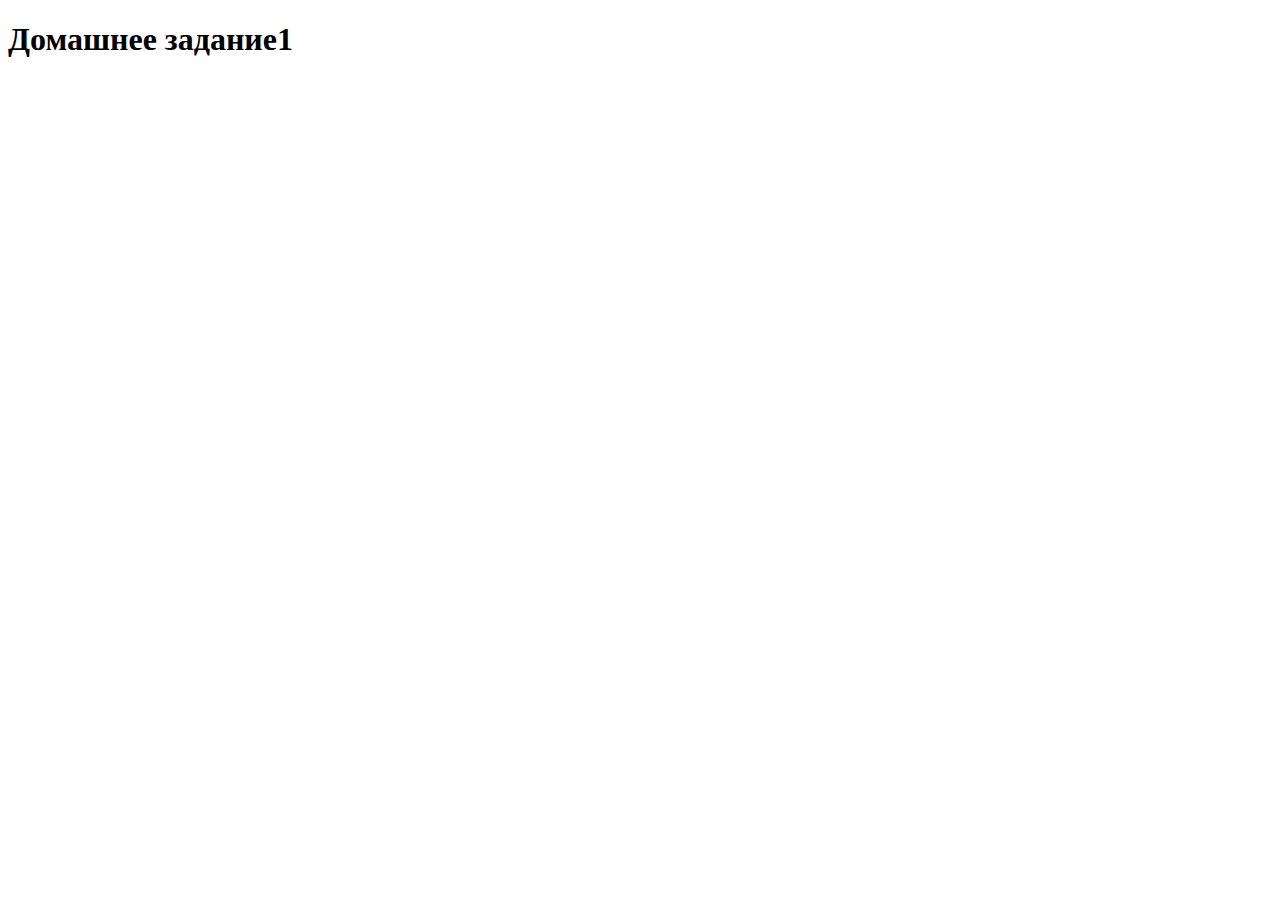
==== index.html @ 18ed1a7d "change the file index.html" ====
<!DOCTYPE html>
<html lang="en">
<head>
    <meta charset="UTF-8">
    <meta name="viewport" content="width=device-width, initial-scale=1.0">
    <title>Homework1</title>
</head>
<body>
    <h1>Домашнее задание1</h1>
</body>
</html>
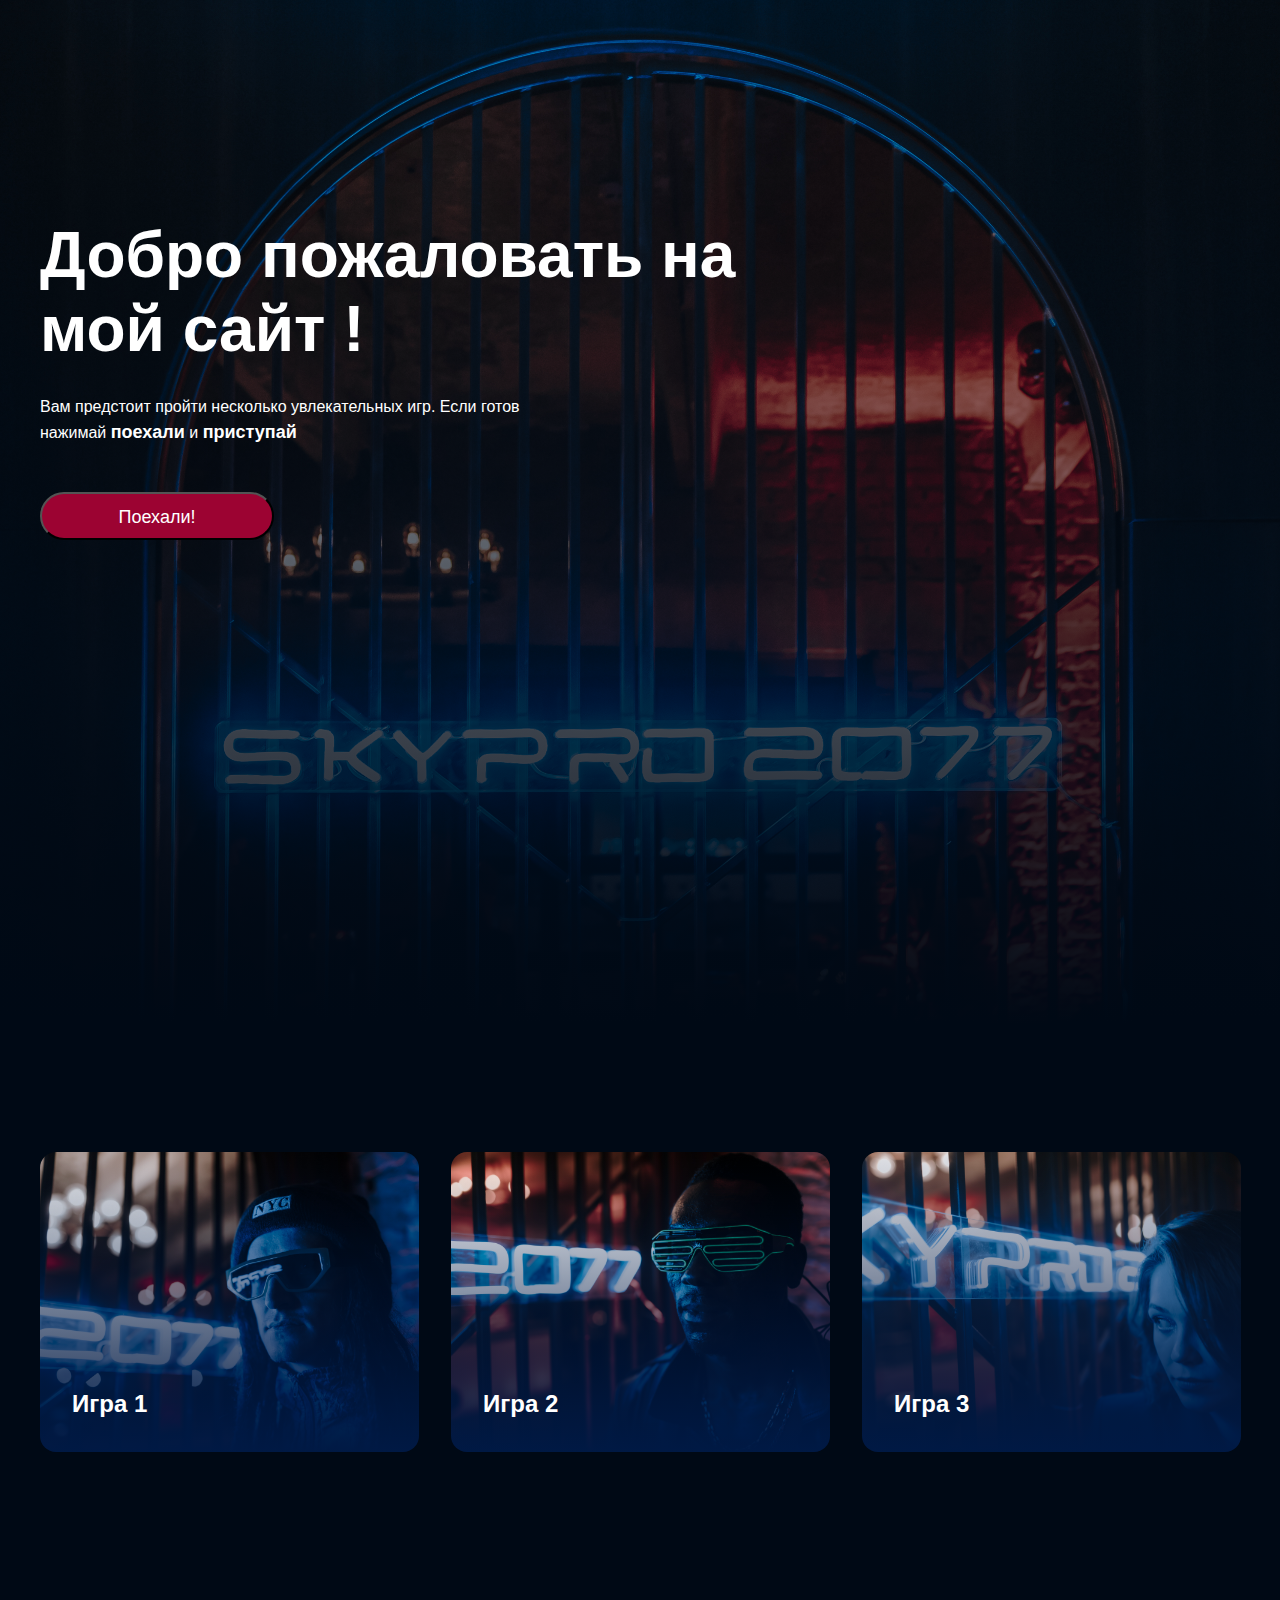
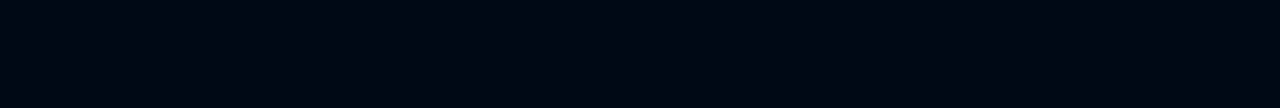
==== commit c72e2def: "check my work" ====
--- a/index.html
+++ b/index.html
@@ -1,11 +1,30 @@
 <!DOCTYPE html>
-<html lang="en">
+<html lang="ru">
 <head>
     <meta charset="UTF-8">
     <meta name="viewport" content="width=device-width, initial-scale=1.0">
-    <title>Homework1</title>
+    <title>Мой сайт</title>
+    <link rel="stylesheet" href="style.css">
 </head>
 <body>
-    <h1>Домашнее задание1</h1>
+    <div class="top center">
+        <section class="top__text">
+        <h1 class="top__heading">Добро пожаловать на мой сайт !</h1>
+        <p class="top__par">Вам предстоит пройти несколько увлекательных игр.
+        Если готов нажимай <span class="top__par_tag">поехали</span> и <span class="top__par_tag">приступай</span></p>
+        <button class="top__button" type="submit">Поехали!</button>
+        </section>
+    </div>
+    <div class="main center">
+        <a href="#"><div class="main__section_first">
+            <p class="main__item">Игра 1</p>
+        </div></a>
+        <a href="#"><div class="main__section_second">
+            <p class="main__item">Игра 2</p>
+        </div></a>
+        <a href="#"><div class="main__section_third">
+            <p class="main__item">Игра 3</p>
+        </div></a>
+    </div>
 </body>
 </html>--- a/style.css
+++ b/style.css
@@ -0,0 +1,121 @@
+*{
+    margin: 0;
+    padding: 0;
+}
+
+a{
+    text-decoration: none;
+}
+body{
+    font-family: "Montserrat", sans-serif;
+}
+
+.center{
+    padding-left: calc(50% - 600px);
+    padding-right: calc(50% - 600px);
+}
+
+.top{
+    height: 1024px;
+    max-width: 1440px;
+    background: linear-gradient(180deg, rgba(0, 0, 0, 0.00) -7.35%, #000915 100%), url(img/bcgr_top.jpeg), lightgray 50% / cover no-repeat;
+    background-repeat: no-repeat;
+    background-position: center;
+    background-size: cover;
+    
+}
+
+.top__text{
+    padding-top: 218px;
+    
+}
+
+.top__heading{
+    color: #FFF;
+    font-size: 64px;
+    font-weight: 700;
+    width: 786px;
+    margin-bottom: 32px;
+}
+
+.top__par{
+    color: #FFF; 
+    max-width: 481px;
+    font-style: normal;
+    font-weight: 300;
+    margin-bottom: 44px;
+}
+
+.top__par_tag{
+    font-size: 18px;
+    font-weight: 700;
+    line-height: 32px;
+}
+
+.top__button{
+    border-radius: 30px;
+    background: #9C0332;
+    width: 234px;
+    height: 48px;
+    color: #FFFFFF;
+    font-size: 18px;
+    font-weight: 400;
+    padding-left: 74px;
+    padding-right: 74px;
+    padding-top: 13px;
+    padding-bottom: 13px;
+    box-sizing: border-box;
+}
+
+.main{
+    height: 556px;
+    background: #000915;
+    display: flex;
+    gap: 32px;
+    padding-top: 128px;
+}
+
+.main__section_first{
+    width: 379px;
+    height: 300px;
+    flex-shrink: 0;
+    border-radius: 16px;
+    background: linear-gradient(180deg, rgba(39, 1, 15, 0.00) 0%, #001944 100%), url(img/game1.jpg), lightgray 50% / cover no-repeat;
+    background-repeat: no-repeat;
+    background-position: center;
+    background-size: cover;
+}
+
+.main__section_second{
+    width: 379px;
+    height: 300px;
+    flex-shrink: 0;
+    border-radius: 16px;
+    background: linear-gradient(180deg, rgba(39, 1, 15, 0.00) 0%, #001944 100%), url(img/game2.jpg), lightgray 50% / cover no-repeat;
+    background-repeat: no-repeat;
+    background-position: center;
+    background-size: cover;
+}
+
+.main__section_third{
+    width: 379px;
+    height: 300px;
+    flex-shrink: 0;
+    border-radius: 16px;
+    background: linear-gradient(180deg, rgba(39, 1, 15, 0.00) 0%, #001944 100%), url(img/game3.jpg), lightgray 50% / cover no-repeat;
+    background-repeat: no-repeat;
+    background-position: center;
+    background-size: cover;
+}
+
+
+.main__item{
+    color: #FFF;
+    font-size: 24px;
+    font-style: normal;
+    font-weight: 600;
+    line-height: 32px;
+    padding-left: 32px;
+    padding-bottom: 32px;
+    padding-top: 236px;
+}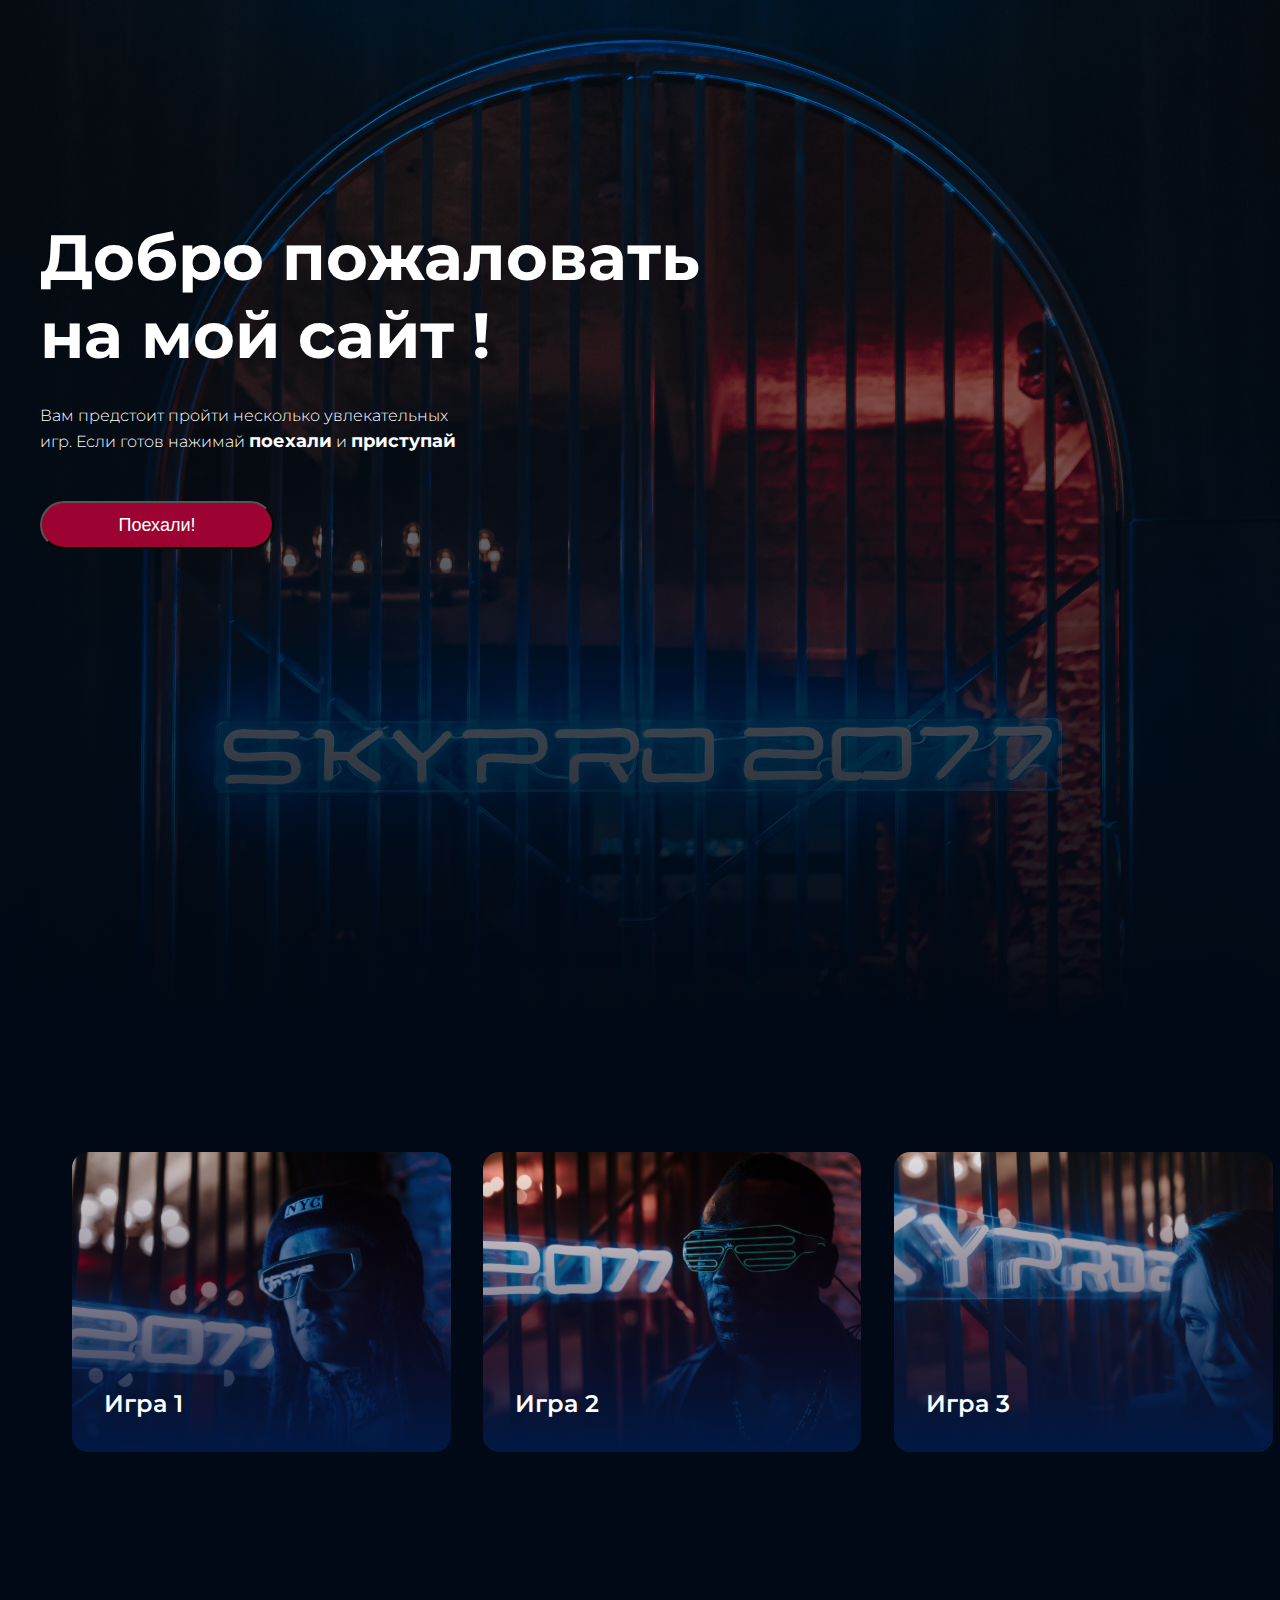
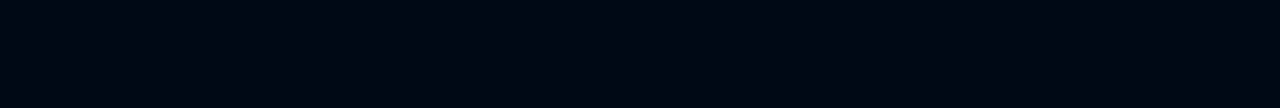
==== commit 751eaa33: "Changing is done" ====
--- a/index.html
+++ b/index.html
@@ -4,27 +4,25 @@
     <meta charset="UTF-8">
     <meta name="viewport" content="width=device-width, initial-scale=1.0">
     <title>Мой сайт</title>
+    <link rel="preconnect" href="https://fonts.googleapis.com">
+    <link rel="preconnect" href="https://fonts.gstatic.com" crossorigin>
+    <link href="https://fonts.googleapis.com/css2?family=Montserrat:wght@300;400;500;600;700&display=swap"
+     rel="stylesheet">
     <link rel="stylesheet" href="style.css">
 </head>
 <body>
     <div class="top center">
         <section class="top__text">
-        <h1 class="top__heading">Добро пожаловать на мой сайт !</h1>
-        <p class="top__par">Вам предстоит пройти несколько увлекательных игр.
+        <h1 class="top__heading">Добро пожаловать<br> на мой сайт !</h1>
+        <p class="top__par">Вам предстоит пройти несколько увлекательных<br> игр.
         Если готов нажимай <span class="top__par_tag">поехали</span> и <span class="top__par_tag">приступай</span></p>
-        <button class="top__button" type="submit">Поехали!</button>
+        <button class="top__button" type="submit"><a class="top__button_go" href="#games">Поехали!</a></button>
         </section>
     </div>
-    <div class="main center">
-        <a href="#"><div class="main__section_first">
-            <p class="main__item">Игра 1</p>
-        </div></a>
-        <a href="#"><div class="main__section_second">
-            <p class="main__item">Игра 2</p>
-        </div></a>
-        <a href="#"><div class="main__section_third">
-            <p class="main__item">Игра 3</p>
-        </div></a>
+    <div class="main center"> <a name="games"></a>
+            <a class="main__section" href="#"><h2 class="gametext">Игра 1</h2><img src="img/game1.svg" alt="game1"></a>
+            <a class="main__section" href="#"><h2 class="gametext">Игра 2</h2><img src="img/game2.svg" alt="game2"></a>
+            <a class="main__section" href="#"><h2 class="gametext">Игра 3</h2><img src="img/game3.svg" alt="game3"></a>
     </div>
 </body>
 </html>--- a/style.css
+++ b/style.css
@@ -6,8 +6,9 @@
 a{
     text-decoration: none;
 }
+
 body{
-    font-family: "Montserrat", sans-serif;
+    font-family: 'Montserrat', sans-serif;
 }
 
 .center{
@@ -57,6 +58,9 @@
     background: #9C0332;
     width: 234px;
     height: 48px;
+}
+
+.top__button_go{
     color: #FFFFFF;
     font-size: 18px;
     font-weight: 400;
@@ -75,47 +79,21 @@
     padding-top: 128px;
 }
 
-.main__section_first{
+.main__section{
     width: 379px;
     height: 300px;
+    border-radius: 16px;
     flex-shrink: 0;
-    border-radius: 16px;
-    background: linear-gradient(180deg, rgba(39, 1, 15, 0.00) 0%, #001944 100%), url(img/game1.jpg), lightgray 50% / cover no-repeat;
-    background-repeat: no-repeat;
-    background-position: center;
-    background-size: cover;
 }
 
-.main__section_second{
-    width: 379px;
-    height: 300px;
-    flex-shrink: 0;
-    border-radius: 16px;
-    background: linear-gradient(180deg, rgba(39, 1, 15, 0.00) 0%, #001944 100%), url(img/game2.jpg), lightgray 50% / cover no-repeat;
-    background-repeat: no-repeat;
-    background-position: center;
-    background-size: cover;
-}
-
-.main__section_third{
-    width: 379px;
-    height: 300px;
-    flex-shrink: 0;
-    border-radius: 16px;
-    background: linear-gradient(180deg, rgba(39, 1, 15, 0.00) 0%, #001944 100%), url(img/game3.jpg), lightgray 50% / cover no-repeat;
-    background-repeat: no-repeat;
-    background-position: center;
-    background-size: cover;
-}
-
-
-.main__item{
+.gametext{
+    position: absolute;
     color: #FFF;
     font-size: 24px;
     font-style: normal;
     font-weight: 600;
     line-height: 32px;
+    padding-top: 236px;
     padding-left: 32px;
-    padding-bottom: 32px;
-    padding-top: 236px;
-}+    box-sizing: border-box;
+}
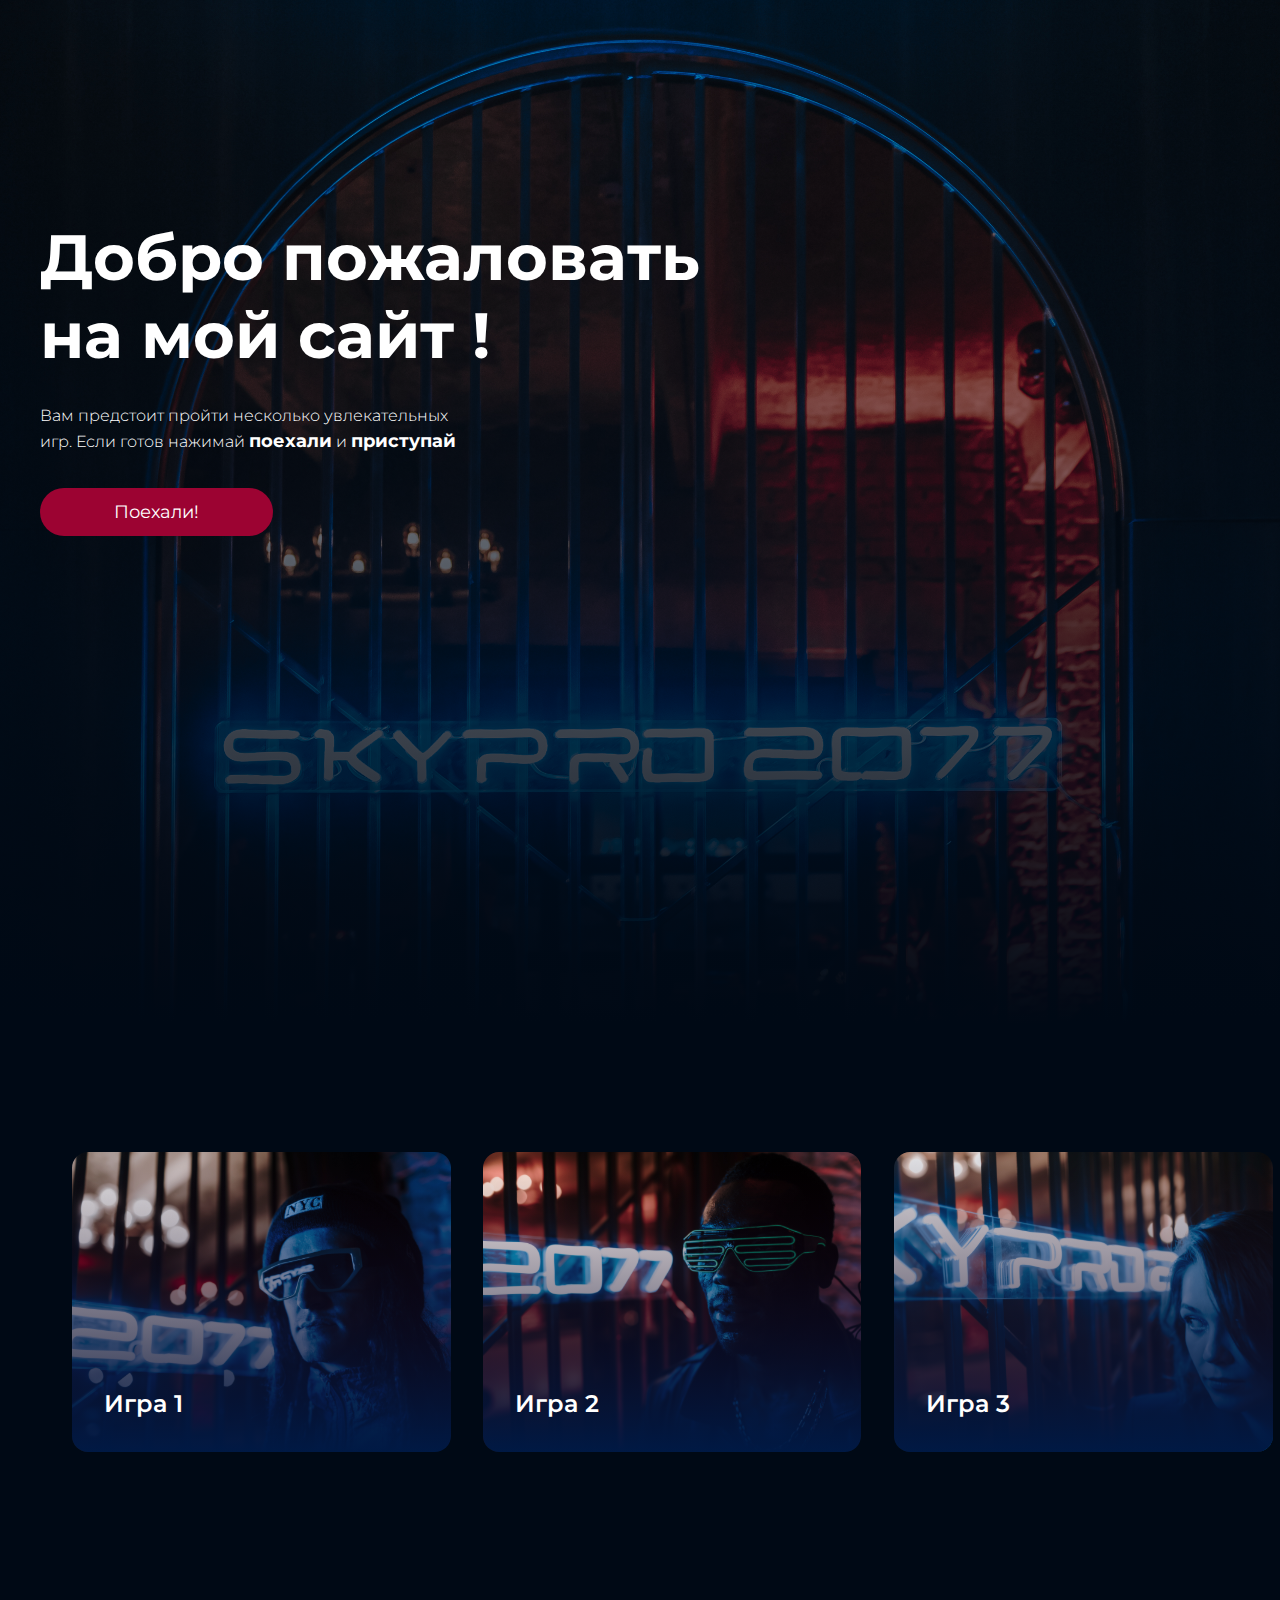
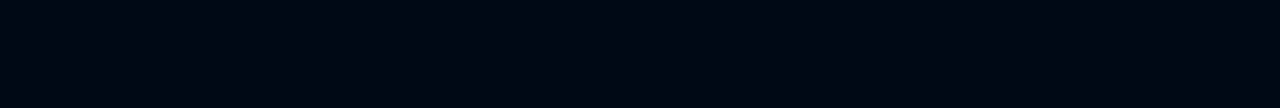
==== commit d2035043: "Last changes" ====
--- a/index.html
+++ b/index.html
@@ -16,13 +16,13 @@
         <h1 class="top__heading">Добро пожаловать<br> на мой сайт !</h1>
         <p class="top__par">Вам предстоит пройти несколько увлекательных<br> игр.
         Если готов нажимай <span class="top__par_tag">поехали</span> и <span class="top__par_tag">приступай</span></p>
-        <button class="top__button" type="submit"><a class="top__button_go" href="#games">Поехали!</a></button>
+        <a class="top__button_go" href="#games">Поехали!</a>
         </section>
     </div>
     <div class="main center"> <a name="games"></a>
-            <a class="main__section" href="#"><h2 class="gametext">Игра 1</h2><img src="img/game1.svg" alt="game1"></a>
-            <a class="main__section" href="#"><h2 class="gametext">Игра 2</h2><img src="img/game2.svg" alt="game2"></a>
-            <a class="main__section" href="#"><h2 class="gametext">Игра 3</h2><img src="img/game3.svg" alt="game3"></a>
+            <a class="main__section" href="#"><span class="gametext">Игра 1</span><img src="img/game1.svg" alt="game1"></a>
+            <a class="main__section" href="#"><span class="gametext">Игра 2</span><img src="img/game2.svg" alt="game2"></a>
+            <a class="main__section" href="#"><span class="gametext">Игра 3</span><img src="img/game3.svg" alt="game3"></a>
     </div>
 </body>
 </html>--- a/style.css
+++ b/style.css
@@ -53,13 +53,6 @@
     line-height: 32px;
 }
 
-.top__button{
-    border-radius: 30px;
-    background: #9C0332;
-    width: 234px;
-    height: 48px;
-}
-
 .top__button_go{
     color: #FFFFFF;
     font-size: 18px;
@@ -69,6 +62,10 @@
     padding-top: 13px;
     padding-bottom: 13px;
     box-sizing: border-box;
+    border-radius: 30px;
+    background: #9C0332;
+    width: 234px;
+    height: 48px;
 }
 
 .main{
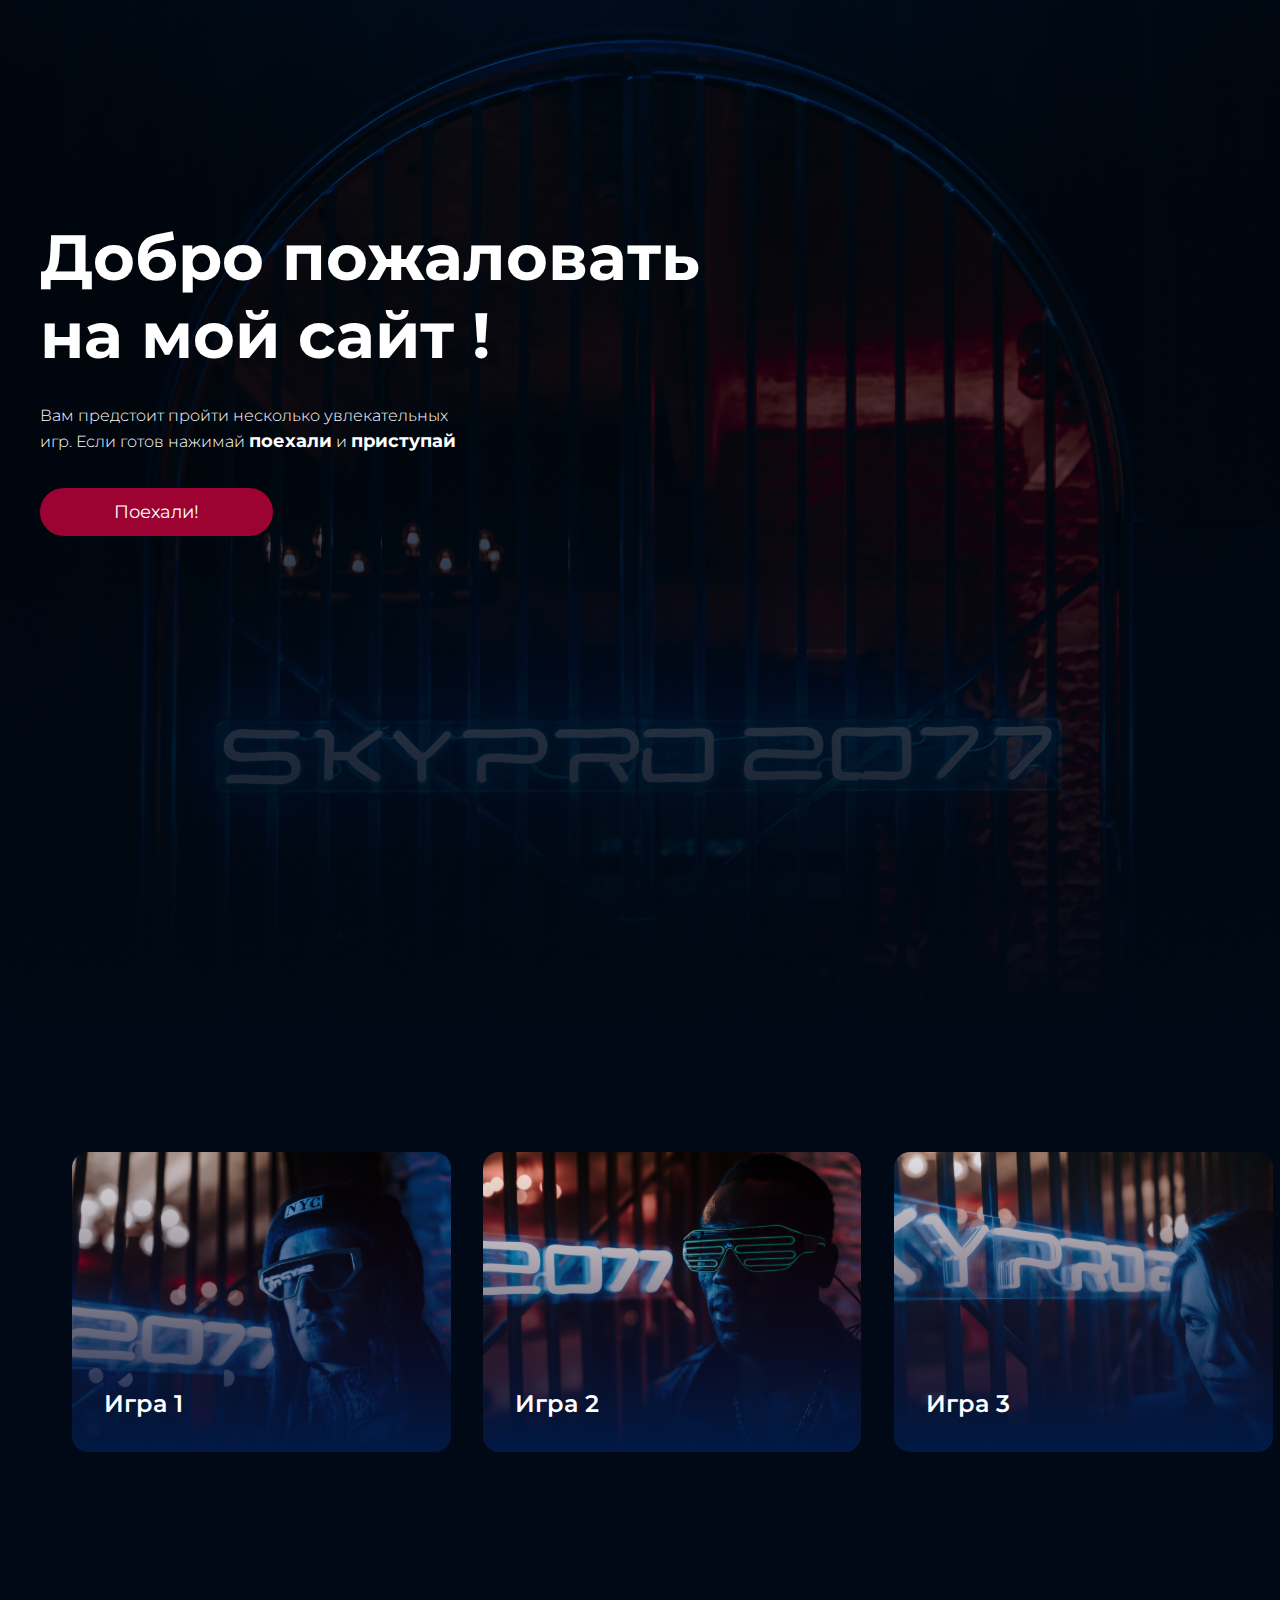
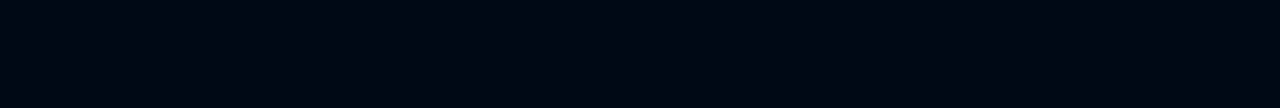
==== commit 6a55450c: "Homework 3" ====
--- a/index.html
+++ b/index.html
@@ -14,15 +14,15 @@
     <div class="top center">
         <section class="top__text">
         <h1 class="top__heading">Добро пожаловать<br> на мой сайт !</h1>
-        <p class="top__par">Вам предстоит пройти несколько увлекательных<br> игр.
+        <p class="top__par">Вам предстоит пройти несколько увлекательных игр.
         Если готов нажимай <span class="top__par_tag">поехали</span> и <span class="top__par_tag">приступай</span></p>
         <a class="top__button_go" href="#games">Поехали!</a>
         </section>
     </div>
     <div class="main center"> <a name="games"></a>
-            <a class="main__section" href="#"><span class="gametext">Игра 1</span><img src="img/game1.svg" alt="game1"></a>
-            <a class="main__section" href="#"><span class="gametext">Игра 2</span><img src="img/game2.svg" alt="game2"></a>
-            <a class="main__section" href="#"><span class="gametext">Игра 3</span><img src="img/game3.svg" alt="game3"></a>
+            <a class="main__section" href="#"><span class="gametext">Игра 1</span><img class="main__section_img" src="img/game1.svg" alt="game1"></a>
+            <a class="main__section" href="#"><span class="gametext">Игра 2</span><img class="main__section_img" src="img/game2.svg" alt="game2"></a>
+            <a class="main__section" href="#"><span class="gametext">Игра 3</span><img class="main__section_img" src="img/game3.svg" alt="game3"></a>
     </div>
 </body>
 </html>--- a/style.css
+++ b/style.css
@@ -1,96 +1,177 @@
-*{
-    margin: 0;
-    padding: 0;
+* {
+  margin: 0;
+  padding: 0;
 }
 
-a{
-    text-decoration: none;
+a {
+  text-decoration: none;
 }
 
-body{
-    font-family: 'Montserrat', sans-serif;
+body {
+  font-family: "Montserrat", sans-serif;
 }
 
-.center{
-    padding-left: calc(50% - 600px);
-    padding-right: calc(50% - 600px);
+.center {
+  padding-left: calc(50% - 600px);
+  padding-right: calc(50% - 600px);
 }
 
-.top{
-    height: 1024px;
-    max-width: 1440px;
-    background: linear-gradient(180deg, rgba(0, 0, 0, 0.00) -7.35%, #000915 100%), url(img/bcgr_top.jpeg), lightgray 50% / cover no-repeat;
-    background-repeat: no-repeat;
-    background-position: center;
-    background-size: cover;
-    
+.top {
+  height: 1024px;
+  max-width: 1440px;
+  background-image: url(img/bcgr_top.jpg);
+  background-repeat: no-repeat;
+  background-position: center;
+  background-size: cover;
+}
+.top__text {
+  padding-top: 218px;
+}
+.top__heading {
+  color: #FFF;
+  font-size: 64px;
+  font-weight: 700;
+  margin-bottom: 32px;
+}
+.top__par {
+  width: 430px;
+  color: #FFF;
+  font-style: normal;
+  font-weight: 300;
+  margin-bottom: 44px;
+}
+.top__par_tag {
+  font-size: 18px;
+  font-weight: 700;
+  line-height: 32px;
+}
+.top__button_go {
+  color: #FFFFFF;
+  font-size: 18px;
+  font-weight: 400;
+  padding-left: 74px;
+  padding-right: 74px;
+  padding-top: 13px;
+  padding-bottom: 13px;
+  box-sizing: border-box;
+  border-radius: 30px;
+  background: #9C0332;
+  width: 234px;
+  height: 48px;
+}
+.top__button_go:hover {
+  transform: scale(1.05);
+  transition: all 0.3s;
+  box-shadow: 0 0 5px #ccc;
 }
 
-.top__text{
-    padding-top: 218px;
-    
+.main {
+  max-width: 1440px;
+  height: 556px;
+  background: #000915;
+  display: flex;
+  gap: 32px;
+  padding-top: 128px;
+}
+.main__section {
+  width: 379px;
+  height: 300px;
+  border-radius: 16px;
+  flex-shrink: 0;
+}
+.main__section:hover {
+  transform: scale(1.05);
+  transition: all 0.3s;
+  box-shadow: 0 0 5px #44D2FF;
 }
 
-.top__heading{
-    color: #FFF;
-    font-size: 64px;
-    font-weight: 700;
-    width: 786px;
-    margin-bottom: 32px;
+.gametext {
+  position: absolute;
+  color: #FFF;
+  font-size: 24px;
+  font-style: normal;
+  font-weight: 600;
+  line-height: 32px;
+  padding-top: 236px;
+  padding-left: 32px;
+  box-sizing: border-box;
 }
 
-.top__par{
-    color: #FFF; 
-    max-width: 481px;
-    font-style: normal;
+@media (max-width: 767px) {
+  .center {
+    padding-left: 16px;
+    padding-right: 16px;
+  }
+  .top {
+    height: 735px;
+  }
+  .top__heading {
+    font-size: 32px;
+    text-align: center;
+  }
+  .top__par {
+    font-size: 14px;
     font-weight: 300;
+    line-height: 22px;
+    width: 343px;
+    text-align: center;
+    margin-bottom: 32px;
+  }
+  .top__text {
+    padding-top: 238px;
+    display: flex;
+    flex-direction: column;
+    align-items: center;
+  }
+  .main {
+    display: flex;
+    flex-direction: column;
+    align-items: center;
+    justify-content: center;
+    height: 1221px;
+    padding-top: 0;
+  }
+  .main__section {
+    max-width: 343px;
+  }
+  .main__section_img {
+    width: 100%;
+    height: 300px;
+  }
+}
+@media (max-width: 1023px) {
+  .top__heading {
+    text-align: center;
+  }
+  .top__par {
+    text-align: center;
     margin-bottom: 44px;
+  }
+  .top__text {
+    padding-top: 238px;
+    display: flex;
+    flex-direction: column;
+    align-items: center;
+  }
+  .main {
+    display: flex;
+    flex-direction: column;
+    align-items: center;
+    justify-content: center;
+    height: 1221px;
+    padding-top: 0;
+  }
 }
-
-.top__par_tag{
-    font-size: 18px;
-    font-weight: 700;
-    line-height: 32px;
-}
-
-.top__button_go{
-    color: #FFFFFF;
-    font-size: 18px;
-    font-weight: 400;
-    padding-left: 74px;
-    padding-right: 74px;
-    padding-top: 13px;
-    padding-bottom: 13px;
-    box-sizing: border-box;
-    border-radius: 30px;
-    background: #9C0332;
-    width: 234px;
-    height: 48px;
-}
-
-.main{
-    height: 556px;
-    background: #000915;
-    display: flex;
-    gap: 32px;
-    padding-top: 128px;
-}
-
-.main__section{
-    width: 379px;
+@media (max-width: 374px) {
+  .main {
+    gap: 0px;
+    height: 1000px;
+  }
+  .main__section {
+    max-width: 303px;
+  }
+  .main__section_img {
+    width: 100%;
     height: 300px;
-    border-radius: 16px;
-    flex-shrink: 0;
-}
-
-.gametext{
-    position: absolute;
-    color: #FFF;
-    font-size: 24px;
-    font-style: normal;
-    font-weight: 600;
-    line-height: 32px;
-    padding-top: 236px;
-    padding-left: 32px;
-    box-sizing: border-box;
-}
+  }
+}/*# sourceMappingURL=style.css.map */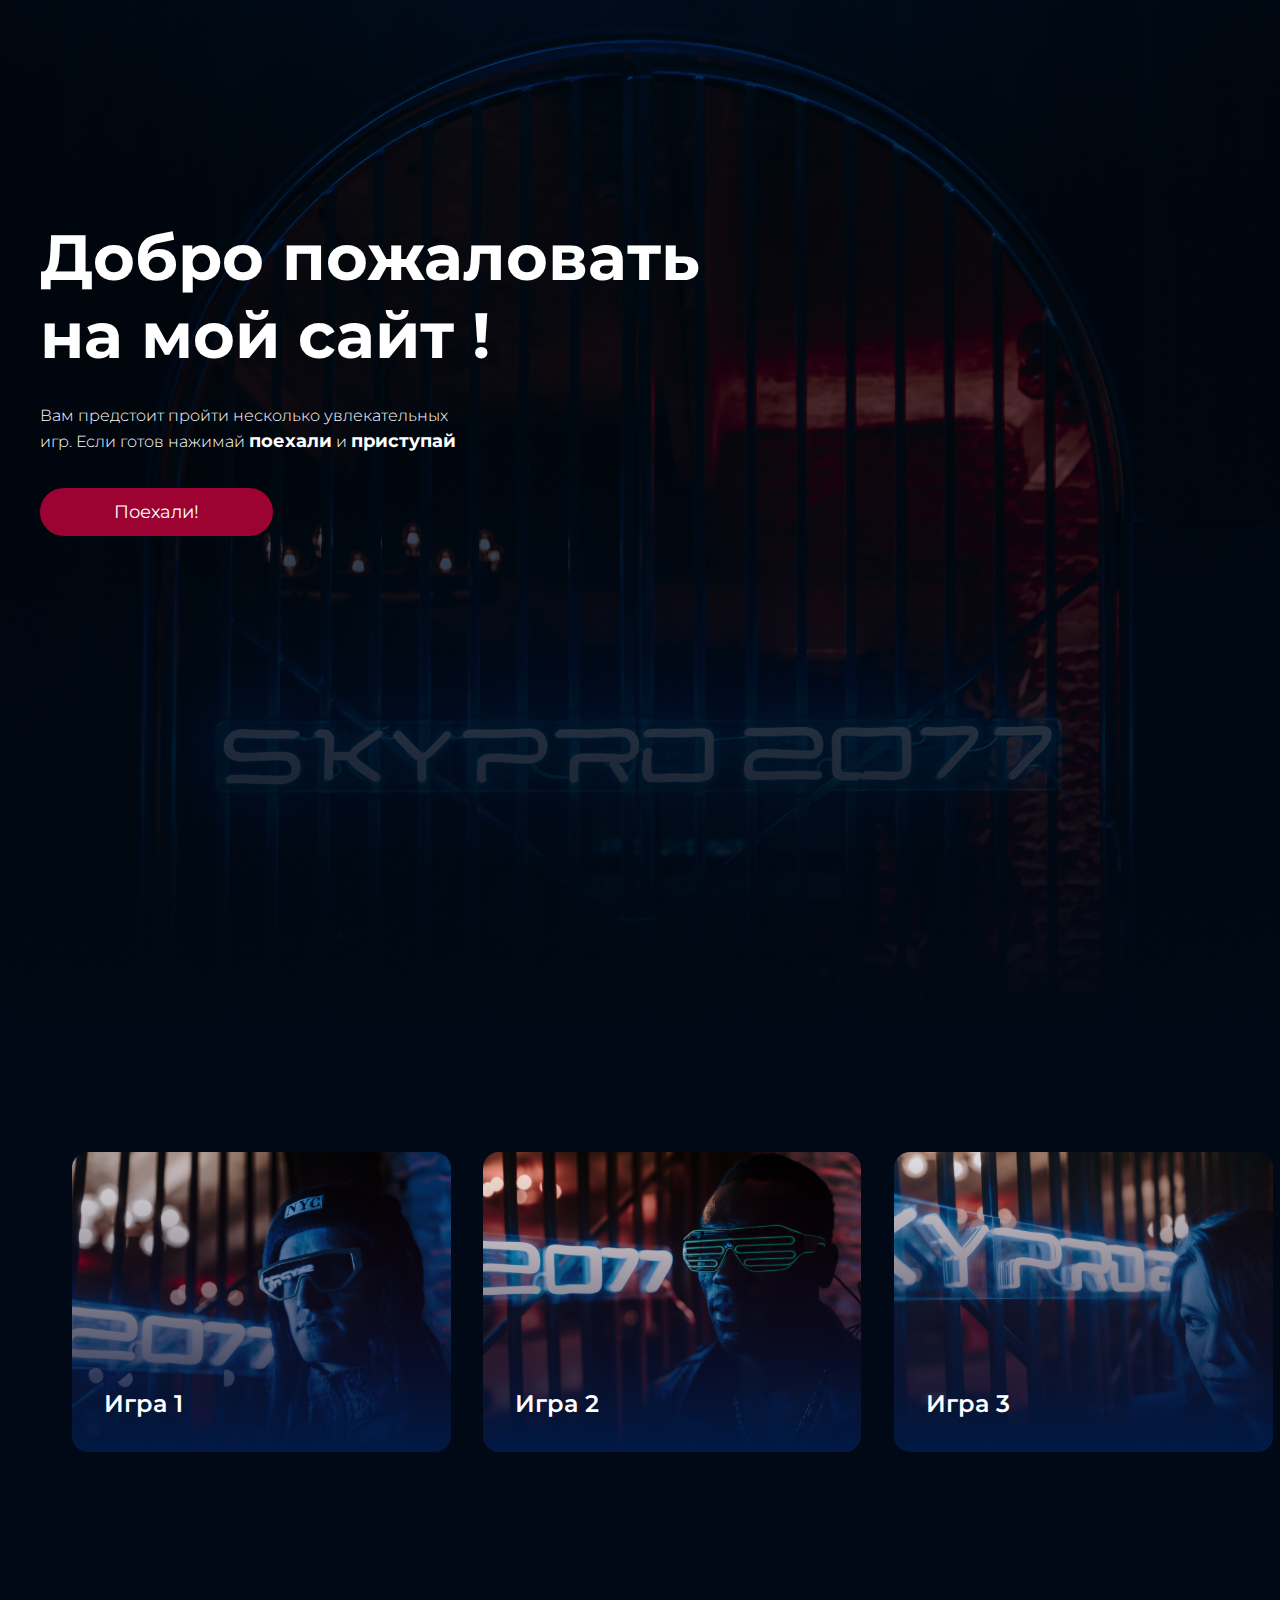
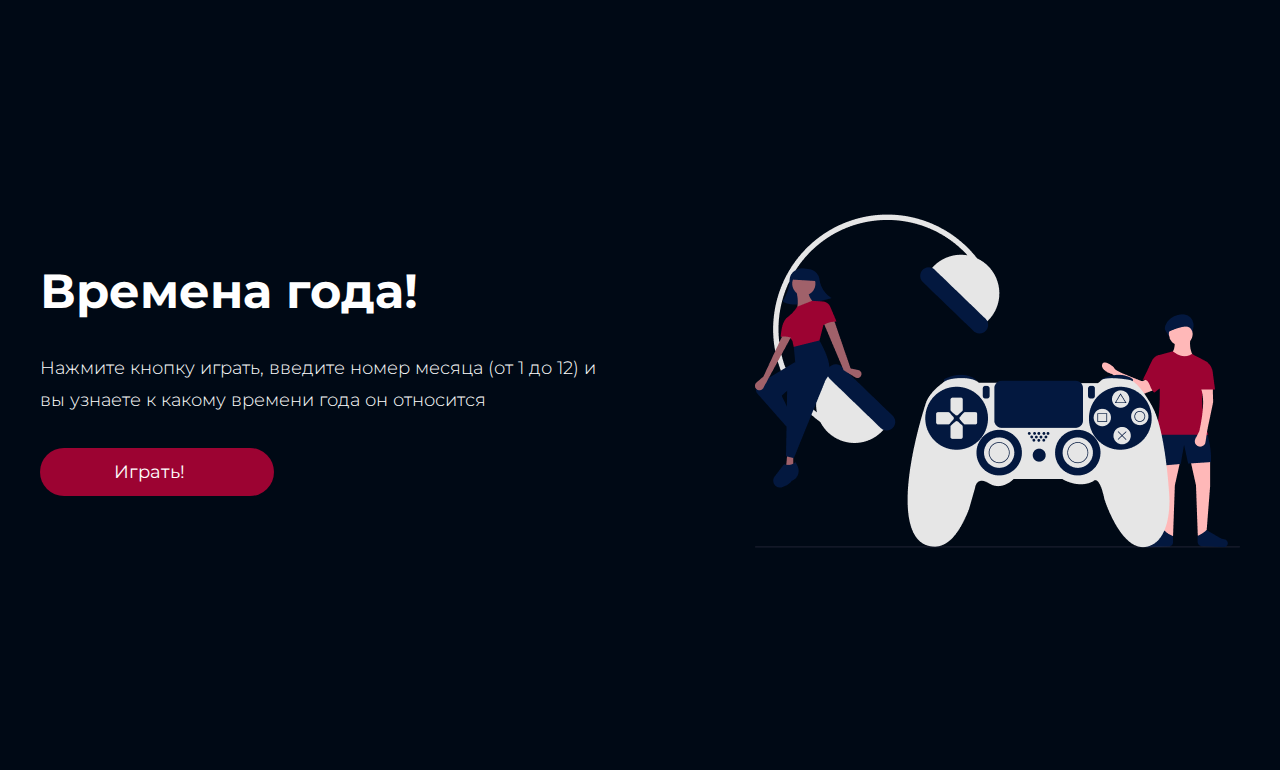
==== commit a7a2454a: "hw5 is done" ====
--- a/index.html
+++ b/index.html
@@ -20,9 +20,20 @@
         </section>
     </div>
     <div class="main center"> <a name="games"></a>
-            <a class="main__section" href="#"><span class="gametext">Игра 1</span><img class="main__section_img" src="img/game1.svg" alt="game1"></a>
+            <a class="main__section" href="#game1"><span class="gametext">Игра 1</span><img class="main__section_img" src="img/game1.svg" alt="game1"></a>
             <a class="main__section" href="#"><span class="gametext">Игра 2</span><img class="main__section_img" src="img/game2.svg" alt="game2"></a>
             <a class="main__section" href="#"><span class="gametext">Игра 3</span><img class="main__section_img" src="img/game3.svg" alt="game3"></a>
     </div>
+    <div class="seasons center"> <a name="game1"></a>
+        <div class="seasons__section">
+            <div class="seasons__text">
+                <h2 class="seasons__text_title">Времена года!</h2>
+                <p class="seasons__text_par">Нажмите кнопку играть, введите номер месяца (от 1 до 12) и вы узнаете к какому времени года он относится</p>
+                <a class="top__button_go" href="#" onclick="monthNumber();">Играть!</a>
+            </div>
+            <div class="seasons__picture"><img class="seasons__picture_pic" src="img/seasons1.png" alt="seasons_game"></div>
+        </div>
+    </div>
+    <script src="game1.js"></script>
 </body>
 </html>--- a/style.css
+++ b/style.css
@@ -67,11 +67,11 @@
 
 .main {
   max-width: 1440px;
-  height: 556px;
   background: #000915;
   display: flex;
   gap: 32px;
   padding-top: 128px;
+  padding-bottom: 128px;
 }
 .main__section {
   width: 379px;
@@ -97,6 +97,41 @@
   box-sizing: border-box;
 }
 
+.seasons {
+  max-width: 1440px;
+  height: 556px;
+  background: #000915;
+  padding-top: 234px;
+}
+.seasons__section {
+  display: flex;
+  flex-wrap: wrap;
+  gap: 131px;
+}
+.seasons__text {
+  padding-top: 48px;
+  display: flex;
+  flex-direction: column;
+  gap: 32px;
+}
+.seasons__text_title {
+  color: #FFF;
+  font-size: 48px;
+  font-weight: 700;
+}
+.seasons__text_par {
+  color: #FFF;
+  font-size: 18px;
+  font-weight: 300;
+  line-height: 32px;
+  width: 584px;
+}
+.seasons__picture {
+  width: 485px;
+  height: 333px;
+  flex-shrink: 0;
+}
+
 @media (max-width: 767px) {
   .center {
     padding-left: 16px;
@@ -130,6 +165,7 @@
     justify-content: center;
     height: 1221px;
     padding-top: 0;
+    padding-bottom: 0;
   }
   .main__section {
     max-width: 343px;
@@ -138,6 +174,40 @@
     width: 100%;
     height: 300px;
   }
+  .seasons {
+    padding-top: 0px;
+    height: 654px;
+  }
+  .seasons__section {
+    gap: 64px;
+    display: flex;
+    flex-direction: column;
+    align-items: center;
+    justify-content: center;
+  }
+  .seasons__picture {
+    max-width: 344px;
+    height: 236px;
+    flex-shrink: 0;
+  }
+  .seasons__picture_pic {
+    width: 100%;
+  }
+  .seasons__text {
+    width: 100%;
+    align-items: center;
+  }
+  .seasons__text_title {
+    text-align: center;
+    font-size: 32px;
+  }
+  .seasons__text_par {
+    width: 343px;
+    font-size: 14px;
+    font-weight: 300;
+    line-height: 22px;
+    text-align: center;
+  }
 }
 @media (max-width: 1023px) {
   .top__heading {
@@ -160,6 +230,26 @@
     justify-content: center;
     height: 1221px;
     padding-top: 0;
+  }
+  .seasons {
+    height: 800px;
+    padding-top: 100px;
+  }
+  .seasons__section {
+    gap: 100px;
+    justify-content: center;
+  }
+  .seasons__text {
+    align-items: center;
+  }
+  .seasons__text_par {
+    text-align: center;
+  }
+  .seasons__picture {
+    width: 550px;
+  }
+  .seasons__picture_pic {
+    width: 100%;
   }
 }
 @media (max-width: 374px) {
@@ -174,4 +264,8 @@
     width: 100%;
     height: 300px;
   }
+  .seasons {
+    height: 600px;
+    padding-top: 0;
+  }
 }/*# sourceMappingURL=style.css.map */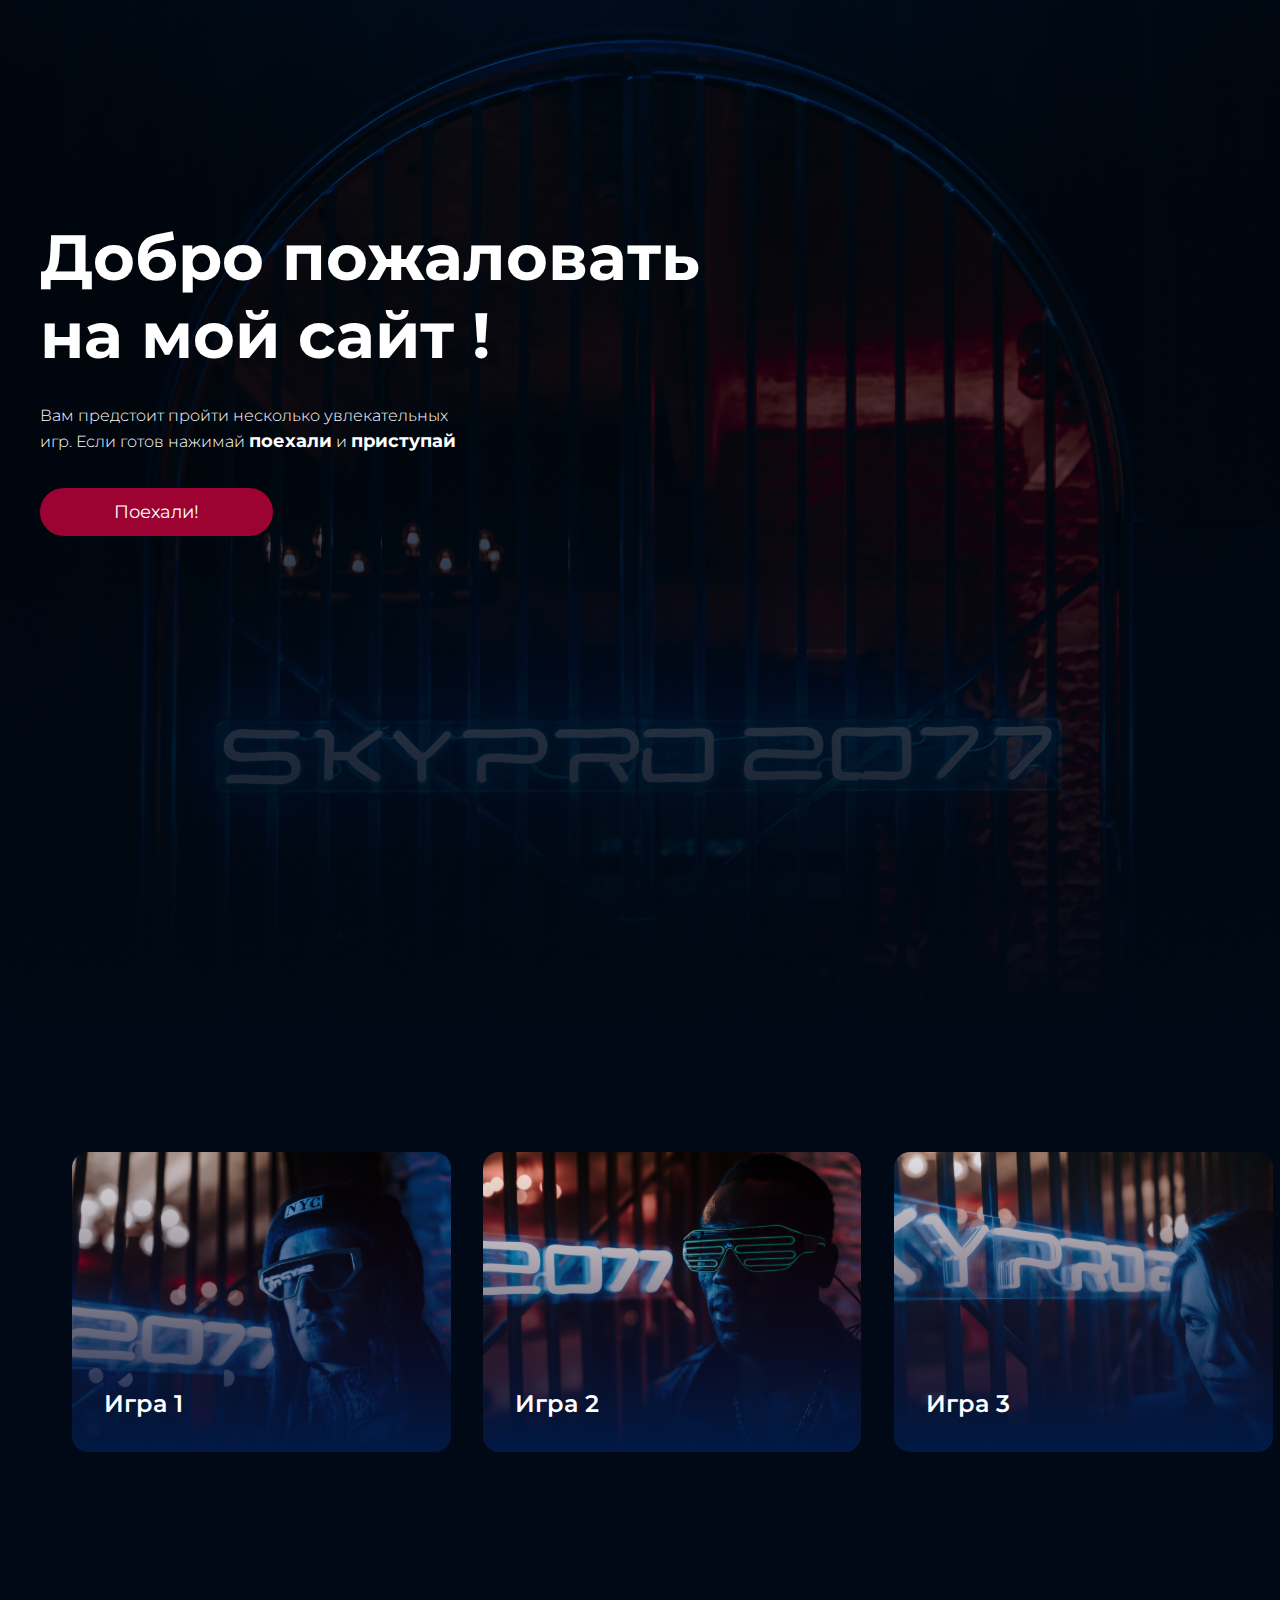
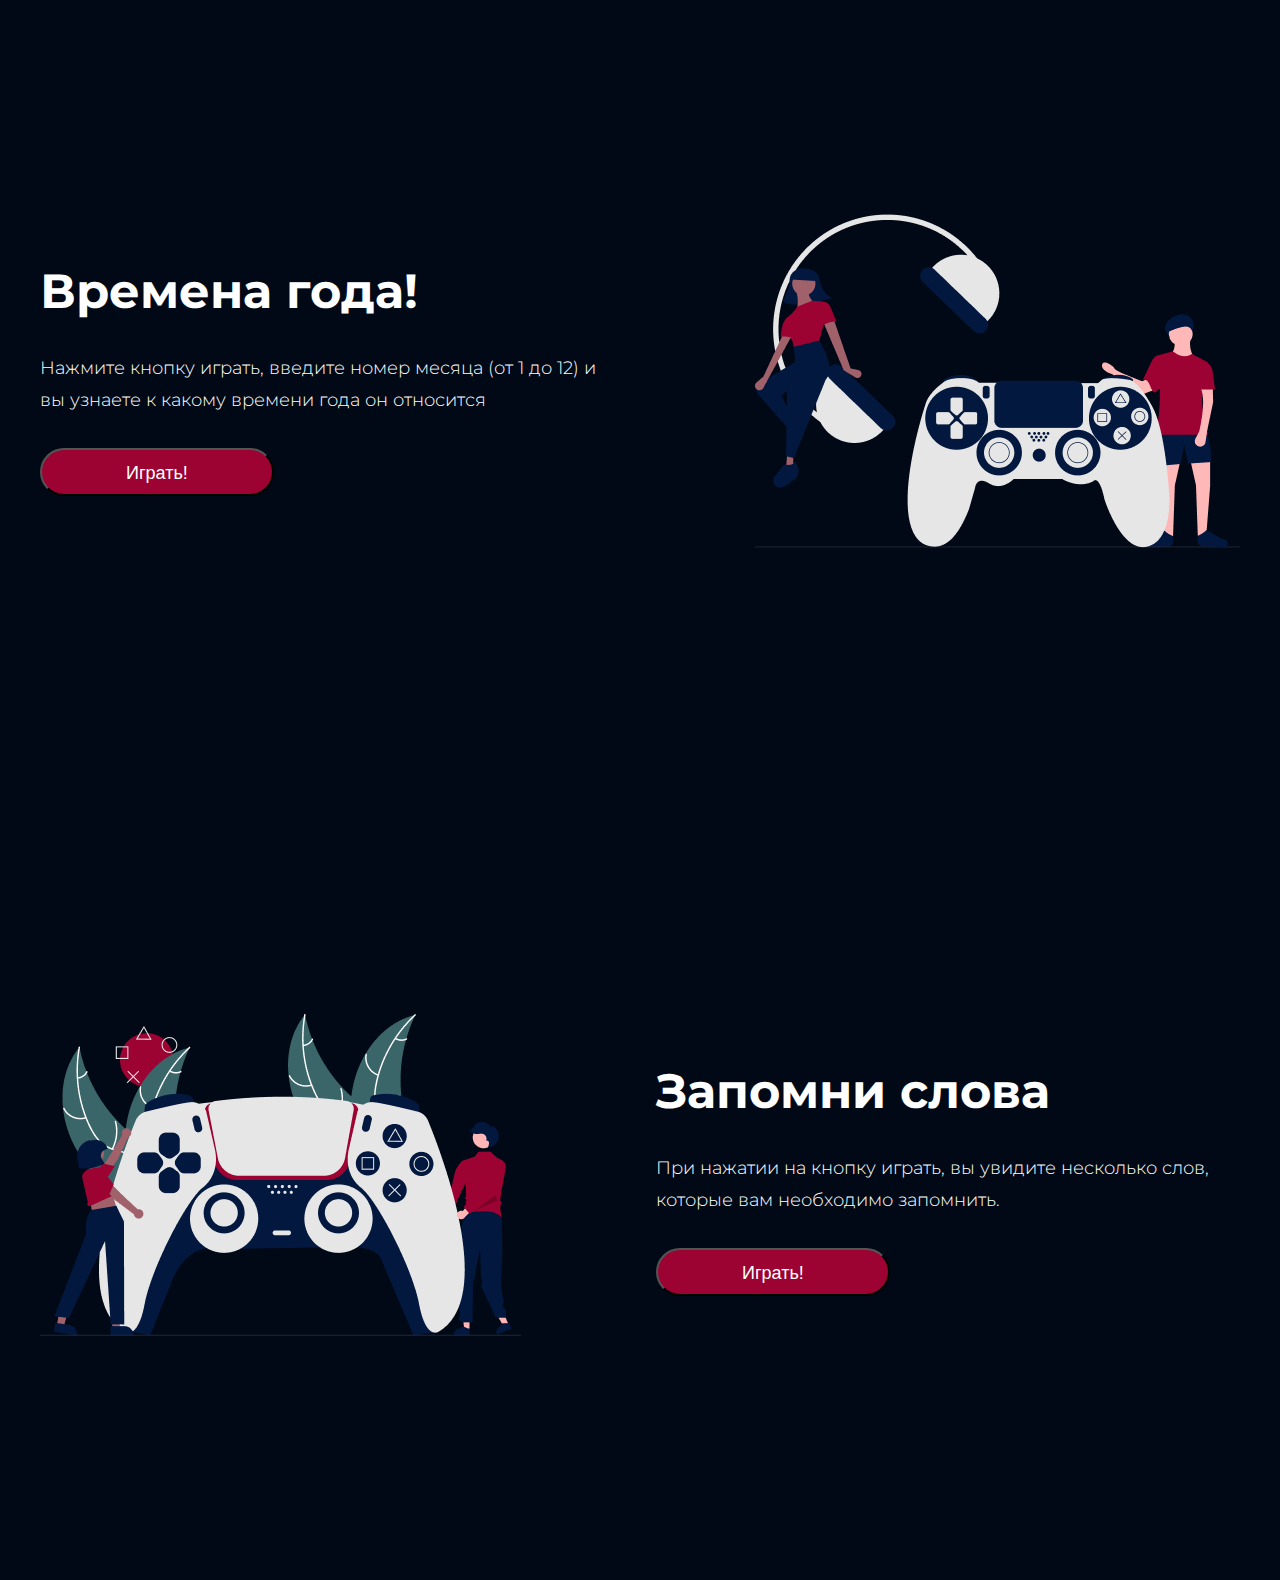
==== commit 8a7d1f78: "1st part" ====
--- a/index.html
+++ b/index.html
@@ -21,7 +21,7 @@
     </div>
     <div class="main center"> <a name="games"></a>
             <a class="main__section" href="#game1"><span class="gametext">Игра 1</span><img class="main__section_img" src="img/game1.svg" alt="game1"></a>
-            <a class="main__section" href="#"><span class="gametext">Игра 2</span><img class="main__section_img" src="img/game2.svg" alt="game2"></a>
+            <a class="main__section" href="#game2"><span class="gametext">Игра 2</span><img class="main__section_img" src="img/game2.svg" alt="game2"></a>
             <a class="main__section" href="#"><span class="gametext">Игра 3</span><img class="main__section_img" src="img/game3.svg" alt="game3"></a>
     </div>
     <div class="seasons center"> <a name="game1"></a>
@@ -29,9 +29,19 @@
             <div class="seasons__text">
                 <h2 class="seasons__text_title">Времена года!</h2>
                 <p class="seasons__text_par">Нажмите кнопку играть, введите номер месяца (от 1 до 12) и вы узнаете к какому времени года он относится</p>
-                <a class="top__button_go" href="#" onclick="monthNumber();">Играть!</a>
+                <button class="top__button_go"  onclick="monthNumber();">Играть!</button>
             </div>
             <div class="seasons__picture"><img class="seasons__picture_pic" src="img/seasons1.png" alt="seasons_game"></div>
+        </div>
+    </div>
+    <div class="words center">
+        <div class="words__section"><a name="game2"></a>
+            <div class="words__picture"><img class="words__picture_pic" src="img/words2.png" alt="words_game"></div>
+            <div class="words__text">
+                <h2 class="words__text_title">Запомни слова </h2>
+                <p class="words__text_par">При нажатии на кнопку играть, вы увидите несколько слов, которые вам необходимо запомнить.</p>
+                <button class="top__button_go"  onclick=";">Играть!</button>
+            </div>
         </div>
     </div>
     <script src="game1.js"></script>
--- a/style.css
+++ b/style.css
@@ -99,14 +99,15 @@
 
 .seasons {
   max-width: 1440px;
-  height: 556px;
+  height: 800px;
   background: #000915;
-  padding-top: 234px;
 }
 .seasons__section {
   display: flex;
   flex-wrap: wrap;
   gap: 131px;
+  padding-top: 234px;
+  padding-bottom: 234px;
 }
 .seasons__text {
   padding-top: 48px;
@@ -129,6 +130,42 @@
 .seasons__picture {
   width: 485px;
   height: 333px;
+  flex-shrink: 0;
+}
+
+.words {
+  max-width: 1440px;
+  height: 800px;
+  background: #000915;
+}
+.words__section {
+  display: flex;
+  flex-wrap: wrap;
+  padding-top: 234px;
+  padding-bottom: 234px;
+}
+.words__text {
+  padding-top: 48px;
+  display: flex;
+  flex-direction: column;
+  gap: 32px;
+  padding-left: 135px;
+}
+.words__text_title {
+  color: #FFF;
+  font-size: 48px;
+  font-weight: 700;
+}
+.words__text_par {
+  color: #FFF;
+  font-size: 18px;
+  font-weight: 300;
+  line-height: 32px;
+  width: 584px;
+}
+.words__picture {
+  width: 481px;
+  height: 322px;
   flex-shrink: 0;
 }
 
@@ -184,6 +221,8 @@
     flex-direction: column;
     align-items: center;
     justify-content: center;
+    padding-top: 0px;
+    padding-bottom: 0px;
   }
   .seasons__picture {
     max-width: 344px;
@@ -208,6 +247,42 @@
     line-height: 22px;
     text-align: center;
   }
+  .words {
+    height: 654px;
+  }
+  .words__section {
+    gap: 64px;
+    display: flex;
+    align-items: center;
+    justify-content: center;
+    padding-top: 0px;
+    padding-bottom: 0px;
+    flex-direction: column-reverse;
+  }
+  .words__picture {
+    max-width: 344px;
+    height: 236px;
+    flex-shrink: 0;
+  }
+  .words__picture_pic {
+    width: 100%;
+  }
+  .words__text {
+    width: 100%;
+    align-items: center;
+    padding-left: 0px;
+  }
+  .words__text_title {
+    text-align: center;
+    font-size: 32px;
+  }
+  .words__text_par {
+    width: 343px;
+    font-size: 14px;
+    font-weight: 300;
+    line-height: 22px;
+    text-align: center;
+  }
 }
 @media (max-width: 1023px) {
   .top__heading {
@@ -233,11 +308,11 @@
   }
   .seasons {
     height: 800px;
-    padding-top: 100px;
   }
   .seasons__section {
     gap: 100px;
     justify-content: center;
+    padding-top: 0px;
   }
   .seasons__text {
     align-items: center;
@@ -249,6 +324,31 @@
     width: 550px;
   }
   .seasons__picture_pic {
+    width: 100%;
+  }
+  .words {
+    height: 800px;
+    padding-top: 100px;
+  }
+  .words__section {
+    gap: 100px;
+    justify-content: center;
+    padding-bottom: 0px;
+    padding-top: 0px;
+    flex-direction: column-reverse;
+    align-content: center;
+  }
+  .words__text {
+    align-items: center;
+    padding-left: 0px;
+  }
+  .words__text_par {
+    text-align: center;
+  }
+  .words__picture {
+    width: 550px;
+  }
+  .words__picture_pic {
     width: 100%;
   }
 }
